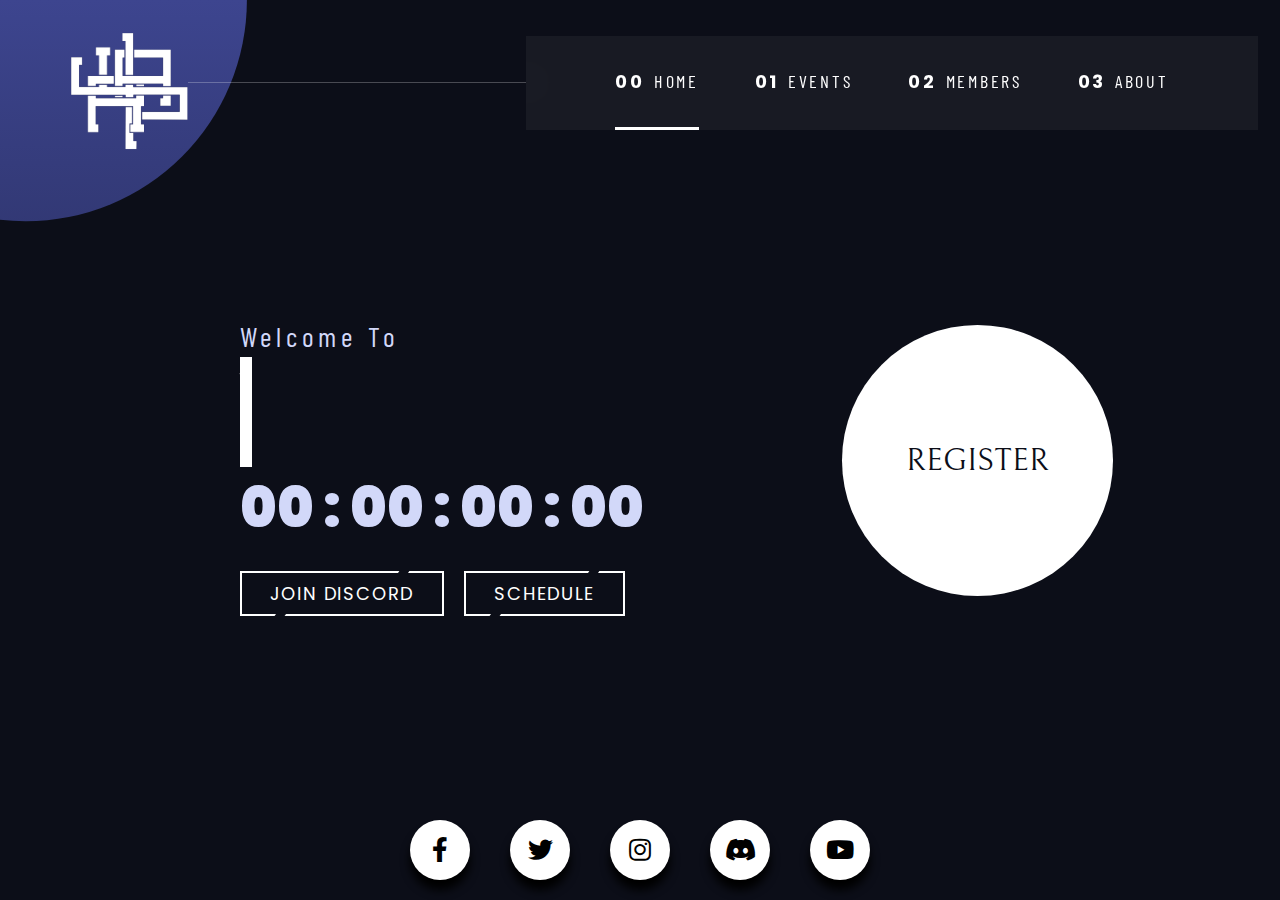
==== index.html @ 5c5947f6 "Update index.html" ====
<!DOCTYPE html>
<html lang="en">
<head>
    <meta charset="UTF-8">
    <meta http-equiv="X-UA-Compatible" content="IE=edge">
    <meta name="viewport" content="width=device-width, initial-scale=1.0">
    <title>Warp - Home</title>
    <link rel="icon" href="assets/images/warpLogo.png" type="image/icon type">
    <link rel="stylesheet" href="https://cdnjs.cloudflare.com/ajax/libs/font-awesome/6.2.0/css/all.min.css" integrity="sha512-xh6O/CkQoPOWDdYTDqeRdPCVd1SpvCA9XXcUnZS2FmJNp1coAFzvtCN9BmamE+4aHK8yyUHUSCcJHgXloTyT2A==" crossorigin="anonymous" referrerpolicy="no-referrer" />
    <link rel="stylesheet" href="style/navi.css">
    <link rel="stylesheet" href="style/type.css">
    <link rel="stylesheet" href="style/btn.css">
    <link rel="stylesheet" href="style/icons.css">
    <link rel="stylesheet" href="style/particle.css">
    <link href="https://fonts.googleapis.com/css2?family=Poppins&display=swap" rel="stylesheet">    
    <script src="script/navi.js" defer></script>
    <!-- Google fonts -->
    <link rel="preconnect" href="https://fonts.googleapis.com">
    <link rel="preconnect" href="https://fonts.gstatic.com" crossorigin>
    <link href="https://fonts.googleapis.com/css2?family=Barlow+Condensed:wght@400;700&family=Bellefair&family=Barlow:wght@400;700&display=swap"
    rel="stylesheet">
    <link rel="stylesheet" href="https://cdnjs.cloudflare.com/ajax/libs/font-awesome/5.15.3/css/all.min.css"/>
</head>
<body>

    <header class="primary-header flex">
        <div>
          <img src="assets/images/warpLogo.png" alt="Warp" class="logo">
        </div>
        <button class="mobile-nav-toggle" aria-controls="primary-navigation"><span class="sr-only" aria-expanded="false">Menu</span></button>
        <nav>
            <ul id="primary-navigation" data-visible="false" class="primary-navigation underline-indicators flex">
                <li class="active"><a class="ff-sans-cond uppercase text-white letter-spacing-2" href="index.html"><span aria-hidden="true">00</span>Home</a>
                <li><a class="ff-sans-cond uppercase text-white letter-spacing-2" href="cards.html"><span aria-hidden="true">01</span>Events</a>
                <li><a class="ff-sans-cond uppercase text-white letter-spacing-2" href="members.html"><span aria-hidden="true">02</span>Members</a>
                <li><a class="ff-sans-cond uppercase text-white letter-spacing-2" href="about.html"><span aria-hidden="true">03</span>About</a>
            </ul>
        </nav>
      </header>
      
      <main id="main" class="grid-container grid-container--home">
        <div>
          <h1 class="text-accent fs-500 ff-sans-cond letter-spacing-1">Welcome To
          <span class="d-block fs-800 ff-serif text-white tw">WarP'22</span></h1>
          <div class="countdown">00 : 00 : 00 : 00</div>
          <a href="https://discord.gg/NKWp2JXhzc" class="gBtn"><span>Join Discord</span><i></i></a>
          <a href="#" class="gBtn" style="margin-left:15px;"><span>Schedule</span><i></i></a>
          <!-- <p>WaRp a.k.a We Are Radical Professionals has been one of the foremost tech clubs of Delhi NCR started in 1992. On the occasions of its 30th Anniversary, we present to you the 30th Annual Warp Inter.</p> -->
        </div>
        <div>
          <a href="destination.html" class="large-button uppercase ff-serif text-dark bg-white">Register</a>
        </div>
      </main>

   <footer class="wrapper" >
        <div class="icon facebook">
           <div class="tooltip">
              Facebook
           </div>
           <a href="https://www.facebook.com/warpdpsmr"><span><i class="fab fa-facebook-f" style="color: black;" href=""></i></span></a>
        </div>
        <div class="icon twitter">
           <div class="tooltip">
              Twitter
           </div>
           <a href="https://twitter.com/WarP_dpsmr"><span><i class="fab fa-twitter" style="color: black;"></i></span></a>
        </div>
        <div class="icon instagram">
           <div class="tooltip">
              Instagram
           </div>
           <a href="https://www.instagram.com/warp_dpsmrd/"><span><i class="fab fa-instagram" style="color: black;"></i></span></a>
        </div>
        <div class="icon github">
           <div class="tooltip">
              Discord
           </div>
           <a href="https://discord.gg/NKWp2JXhzc"><span><i class="fab fa-discord" style="color: black;"></i></span></a>
        </div>
        <div class="icon youtube">
           <div class="tooltip">
              YouTube
           </div>
           <a href="https://www.youtube.com/channel/UCzyuFgg84AkrKqNjkQ_H59g"><span><i class="fab fa-youtube" style="color: black;"></i></span></a>
        </div>
      </footer>
      <script src="script/ctdn.js"></script>
      
</body>
</html>
---- style/navi.css ----
* {
    margin: 0;
    padding: 0;
    box-sizing: border-box;
    font-family: 'Poppins', sans-serif;
}


.grid-container::after {
    content: '';
    position: absolute;
    top: 0;
    left: 0;
    width: 100%;
    height: 100%;
    /*circle start */
    background: linear-gradient(rgb(61, 69, 143), rgb(17, 19, 38));
    clip-path: circle(20% at 2% 0);
    z-index: -100;
    /*circle end */

}



.st {
    font-family: "Source Code Pro", monospace;
}

/* ------------------- */
/* Custom properties   */
/* ------------------- */

:root {
    /* colors */
    --clr-dark: 230 35% 7%;
    --clr-light: 231 77% 90%;
    --clr-white: 0 0% 100%;

    /* font-sizes */
    --fs-900: clamp(5rem, 8vw + 1rem, 9.375rem);
    --fs-800: 3.5rem;
    --fs-700: 1.5rem;
    --fs-600: 1rem;
    --fs-500: 1rem;
    --fs-400: 0.9375rem;
    --fs-300: 1rem;
    --fs-200: 0.875rem;

    /* font-families */
    --ff-serif: "Bellefair", serif;
    --ff-sans-cond: "Barlow Condensed", sans-serif;
    --ff-sans-normal: "Barlow", sans-serif;
}

@media (min-width: 35em) {
    :root {
        --fs-800: 5rem;
        --fs-700: 2.5rem;
        --fs-600: 1.5rem;
        --fs-500: 1.25rem;
        --fs-400: 1rem;
    }
}

@media (min-width: 45em) {
    :root {
        /* font-sizes */
        --fs-800: 6.25rem;
        --fs-700: 3.5rem;
        --fs-600: 2rem;
        --fs-500: 1.75rem;
        --fs-400: 1.125rem;
    }
}


/* ------------------- */
/* Reset               */
/* ------------------- */

/* https://piccalil.li/blog/a-modern-css-reset/ */

/* Box sizing */
*,
*::before,
*::after {
    box-sizing: border-box;
}

/* Reset margins */
body,
h1,
h2,
h3,
h4,
h5,
p,
figure,
picture {
    margin: 0;
}

h1,
h2,
h3,
h4,
h5,
h6,
p {
    font-weight: 400;
}

/* set up the body */
body {
    font-family: var(--ff-sans-normal);
    font-size: var(--fs-400);
    color: hsl(var(--clr-white));
    background-color: hsl(var(--clr-dark));
    line-height: 1.5;
    min-height: 100vh;
    display: grid;
    grid-template-rows: min-content 1fr;
    overflow-x: hidden;
}

/* make images easier to work with */
img,
picutre {
    max-width: 100%;
    display: block;
}

/* make form elements easier to work with */
input,
button,
textarea,
select {
    font: inherit;
}

/* remove animations for people who've turned them off */
@media (prefers-reduced-motion: reduce) {

    *,
    *::before,
    *::after {
        animation-duration: 0.01ms !important;
        animation-iteration-count: 1 !important;
        transition-duration: 0.01ms !important;
        scroll-behavior: auto !important;
    }
}


/* ------------------- */
/* Utility classes     */
/* ------------------- */

/* general */

.flex {
    display: flex;
    gap: var(--gap, 1rem);
}

.grid {
    display: grid;
    gap: var(--gap, 1rem);
}

.d-block {
    display: block;
}

.flow>*:where(:not(:first-child)) {
    margin-top: var(--flow-space, 1rem);
}

.flow--space-small {
    --flow-space: .75rem;
}

.container {
    padding-inline: 2em;
    margin-inline: auto;
    max-width: 80rem;
}

.sr-only {
    position: absolute;
    width: 1px;
    height: 1px;
    padding: 0;
    margin: -1px;
    overflow: hidden;
    clip: rect(0, 0, 0, 0);
    white-space: nowrap;
    /* added line */
    border: 0;
}

.skip-to-content {
    position: absolute;
    z-index: 9999;
    background: hsl(var(--clr-white));
    color: hsl(var(--clr-dark));
    padding: .5em 1em;
    margin-inline: auto;
    transform: translateY(-100%);
    transition: transform 250ms ease-in;
}

.skip-to-content:focus {
    transform: translateY(0);
}

/* colors */

.bg-dark {
    background-color: hsl(var(--clr-dark));
}

.bg-accent {
    background-color: hsl(var(--clr-light));
}

.bg-white {
    background-color: hsl(var(--clr-white));
}

.text-dark {
    color: hsl(var(--clr-dark));
}

.text-accent {
    color: hsl(var(--clr-light));
}

.text-white {
    color: hsl(var(--clr-white));
}

/* typography */

.ff-serif {
    font-family: var(--ff-serif);
}

.ff-sans-cond {
    font-family: var(--ff-sans-cond);
}

.ff-sans-normal {
    font-family: var(--ff-sans-normal);
}

.letter-spacing-1 {
    letter-spacing: 4.75px;
}

.letter-spacing-2 {
    letter-spacing: 2.7px;
}

.letter-spacing-3 {
    letter-spacing: 2.35px;
}

.uppercase {
    text-transform: uppercase;
}

.fs-900 {
    font-size: var(--fs-900);
}

.fs-800 {
    font-size: var(--fs-800);
}

.fs-700 {
    font-size: var(--fs-700);
}

.fs-600 {
    font-size: var(--fs-600);
}

.fs-500 {
    font-size: var(--fs-500);
}

.fs-400 {
    font-size: var(--fs-400);
}

.fs-300 {
    font-size: var(--fs-300);
}

.fs-200 {
    font-size: var(--fs-200);
}

.fs-900,
.fs-800,
.fs-700,
.fs-600 {
    line-height: 1.1;
}

.numbered-title {
    font-family: var(--ff-sans-cond);
    font-size: var(--fs-500);
    text-transform: uppercase;
    letter-spacing: 4.72px;
}

.numbered-title span {
    margin-right: .5em;
    font-weight: 700;
    color: hsl(var(--clr-white) / .25);
}


/* ------------------- */
/* Compontents         */
/* ------------------- */

.large-button {
    font-size: 2rem;
    position: relative;
    z-index: 1;
    display: inline-grid;
    place-items: center;
    padding: 0 2em;
    border-radius: 50%;
    aspect-ratio: 1;
    text-decoration: none;
}

.large-button::after {
    content: '';
    position: absolute;
    z-index: -1;
    width: 100%;
    height: 100%;
    background: hsl(var(--clr-white) / .1);
    border-radius: 50%;
    opacity: 0;
    transition: opacity 500ms linear, transform 750ms ease-in-out;
}

.large-button:hover::after,
.large-button:focus::after {
    opacity: 1;
    transform: scale(1.5);
}

/* primary-header */

.logo {
    margin-left: 2rem;
    margin-top: 1rem;
    width: 30rem;
}

.primary-header {
    justify-content: space-between;
    align-items: center;
}

.primary-navigation {
    --gap: clamp(1.5rem, 5vw, 3.5rem);
    --underline-gap: 2rem;
    list-style: none;
    padding: 0;
    margin: 0;
    background: hsl(var(--clr-white) / 0.05);
    backdrop-filter: blur(1.5rem);
}

.primary-navigation a {
    text-decoration: none;
}

.primary-navigation a>span {
    font-weight: 700;
    margin-right: .5em;
}

.mobile-nav-toggle {
    display: none;
    cursor: pointer;
}

@media (max-width: 35rem) {
    .primary-navigation {
        --underline-gap: .5rem;
        position: fixed;
        z-index: 1000;
        inset: 0 0 0 30%;
        list-style: none;
        padding: min(20rem, 15vh) 2rem;
        margin: 0;
        flex-direction: column;
        transform: translateX(100%);
        transition: transform 500ms ease-in-out;
    }

    .logo {
        width: 5rem;
    }

    .tw {
        margin-left: 6rem;
    }

    .primary-navigation[data-visible="true"] {
        transform: translateX(0);
    }

    .primary-navigation.underline-indicators>.active {
        border: 0;
    }

    .mobile-nav-toggle {
        display: block;
        position: absolute;
        z-index: 2000;
        right: 1rem;
        top: 2rem;
        background: transparent;
        background-image: url(/assets/icon-hamburger.svg);
        background-repeat: no-repeat;
        background-position: center;
        width: 1.5rem;
        aspect-ratio: 1;
        border: 0;
    }

    .mobile-nav-toggle[aria-expanded="true"] {
        background-image: url(/assets/icon-close.svg);
    }

    .mobile-nav-toggle:focus-visible {
        outline: 5px solid white;
        outline-offset: 5px;
    }

}

@media (min-width: 35em) {
    .primary-navigation {
        padding-inline: clamp(3rem, 7vw, 7rem);
    }
}

@media (min-width: 35em) and (max-width: 44.999em) {
    .primary-navigation a>span {
        display: none;
    }
}

@media (min-width: 45em) {

    .primary-header::after {
        content: '';
        display: block;
        position: relative;
        height: 1px;
        width: 100%;
        margin-right: -2.5rem;
        background: hsl(var(--clr-white) / .25);
        order: 1;
    }


    nav {
        order: 2;
    }

    .primary-navigation {
        margin-block: 2rem;
    }


}


.underline-indicators>* {
    cursor: pointer;
    padding: var(--underline-gap, .5rem) 0;
    border: 0;
    border-bottom: .2rem solid hsl(var(--clr-white) / 0);
    background-color: transparent;
}

.underline-indicators>*:hover,
.underline-indicators>*:focus {
    border-color: hsl(var(--clr-white) / .5);
}

.underline-indicators>.active,
.underline-indicators>[aria-selected="true"] {
    color: hsl(var(--clr-white) / 1);
    border-color: hsl(var(--clr-white) / 1);
}

.tab-list {
    --gap: 2rem;
}

.dot-indicators>* {
    cursor: pointer;
    border: 0;
    border-radius: 50%;
    padding: .5em;
    background-color: hsl(var(--clr-white) / .25);
}

.dot-indicators>*:hover,
.dot-indicators>*:focus {
    background-color: hsl(var(--clr-white) / .5);
}

.dot-indicators>[aria-selected="true"] {
    background-color: hsl(var(--clr-white) / 1);
}








/* ----------------------------- */
/* Layout                        */
/* ----------------------------- */


.grid-container {
    text-align: center;
    display: grid;
    place-items: center;
    padding-inline: 1rem;
    padding-bottom: 4rem;
}

.grid-container p:not([class]) {
    max-width: 50ch;
}

.numbered-title {
    grid-area: title;
}

/* destination layout */

.grid-container--destination {
    --flow-space: 2rem;
    grid-template-areas:
        'title'
        'image'
        'tabs'
        'content';
}




/* crew layout */




@media (min-width: 45em) {
    .grid-container {
        text-align: left;
        column-gap: var(--container-gap, 2rem);
        grid-template-columns: minmax(1rem, 1fr) repeat(2, minmax(0, 30rem)) minmax(1rem, 1fr);
    }

    .grid-container--home {
        padding-left: max(20vh);

    }

    .grid-container--home>*:first-child {
        grid-column: 2;
    }

    .grid-container--home>*:last-child {
        grid-column: 3;
    }

    .grid-container--destination {
        justify-items: start;
        align-content: start;
        grid-template-areas:
            '. title title .'
            '. image tabs .'
            '. image content .';
    }

}

.countdown {
    color: hsl(231 77% 90%);
    font-size: 55px;
    font-weight: 900;
    margin-bottom: 30px;
}
---- style/type.css ----
:root {
    --bg-color: hsl(230 35% 7%);
    --typewriterSpeed: 6s;
    --typewriterCharacters: 24;
}


.tw {
    position: relative;
    font-family: "Source Code Pro", monospace;
    width: max-content;
}

.tw::before,
.tw::after {
    content: "";
    position: absolute;
    top: 0;
    right: 0;
    bottom: 0;
    left: 0;
}

.tw::before {
    background: var(--bg-color);
    animation: typewriter var(--typewriterSpeed) steps(var(--typewriterCharacters)) 1s forwards;
}

.tw::after {
    width: 0.125em;
    background: white;
    animation: typewriter var(--typewriterSpeed) steps(var(--typewriterCharacters)) 1s forwards,
        blink 750ms steps(var(--typewriterCharacters)) infinite;
}


@keyframes typewriter {
    to {
        left: 100%;
    }
}

@keyframes blink {
    to {
        background: transparent;
    }
}

.subtitle {
    opacity: 0;
    transform: translateY(3rem);
    animation: fadeInUp 2s ease calc(var(--typewriterSpeed) + 2s) forwards;
}

@keyframes fadeInUp {
    to {
        opacity: 1;
        transform: translateY(0);
    }
}
---- style/btn.css ----
.gBtn {
    position: relative;
    background: #fff;
    color: #fff;
    text-decoration: none;
    text-transform: uppercase;
    font-size: 1em;
    letter-spacing: 0.1em;
    font-weight: 400;
    padding: 10px 30px;
    transition: 0.5s;
}

.gBtn:hover {
    background: rgb(61, 69, 143);
    color: rgb(61, 69, 143);
    letter-spacing: 0.25em;
    box-shadow: 0 0 35px rgb(61, 69, 143);
}

.gBtn:before {
    position: absolute;
    content: '';
    inset: 2px;
    background: hsl(230 35% 7%)
}

.gBtn span {
    position: relative;
    z-index: 1;
}

.gBtn i {
    position: absolute;
    inset: 0;
    display: block;
}

.gBtn i::before {
    content: '';
    position: absolute;
    top: 0;
    left: 80%;
    width: 10px;
    height: 4px;
    background: hsl(230 35% 7%);
    transform: translateX(-50%) skewX(325deg);
    transition: 0.5s;
}

.gBtn:hover i::before {
    width: 20px;
    left: 20%;
}

.gBtn i::after {
    content: '';
    position: absolute;
    bottom: 0;
    left: 20%;
    width: 10px;
    height: 4px;
    background: hsl(230 35% 7%);
    transform: translateX(-50%) skewX(325deg);
    transition: 0.5s;
}

.gBtn:hover i::after {
    width: 20px;
    left: 80%;
}
---- style/icons.css ----
body {
    place-items: center;
    /*background: linear-gradient(315deg, #ffffff 0%, #d7e1ec 74%);*/
}

.wrapper {
    display: inline-flex;
    margin-bottom: 20px;
}

.wrapper .icon {
    margin: 0 20px;
    text-align: center;
    cursor: pointer;
    display: flex;
    align-items: center;
    justify-content: center;
    flex-direction: column;
    position: relative;
    z-index: 2;
    transition: 0.4s cubic-bezier(0.68, -0.55, 0.265, 1.55);
}

.wrapper .icon span {
    display: block;
    height: 60px;
    width: 60px;
    background: #fff;
    border-radius: 50%;
    position: relative;
    z-index: 2;
    box-shadow: 0px 10px 10px rgba(1, 1, 1, 10.5);
    transition: 0.4s cubic-bezier(0.68, -0.55, 0.265, 1.55);
}

.wrapper .icon span i {
    line-height: 60px;
    font-size: 25px;
}

.wrapper .icon .tooltip {
    position: absolute;
    top: 0;
    z-index: 1;
    background: #fff;
    color: #fff;
    padding: 10px 18px;
    font-size: 20px;
    font-weight: 500;
    border-radius: 25px;
    opacity: 0;
    pointer-events: none;
    box-shadow: 0px 10px 10px rgba(0, 0, 0, 0.1);
    transition: 0.4s cubic-bezier(0.68, -0.55, 0.265, 1.55);
}

.wrapper .icon:hover .tooltip {
    top: -70px;
    opacity: 1;
    pointer-events: auto;
}

.icon .tooltip:before {
    position: absolute;
    content: "";
    height: 15px;
    width: 15px;
    background: #fff;
    left: 50%;
    bottom: -6px;
    transform: translateX(-50%) rotate(45deg);
    transition: 0.4s cubic-bezier(0.68, -0.55, 0.265, 1.55);
}

.wrapper .icon:hover span {
    color: #fff;
}

.wrapper .icon:hover span,
.wrapper .icon:hover .tooltip {
    text-shadow: 0px -1px 0px rgba(0, 0, 0, 0.4);
}

.wrapper .facebook:hover span,
.wrapper .facebook:hover .tooltip,
.wrapper .facebook:hover .tooltip:before {
    background: #3B5999;
}

.wrapper .twitter:hover span,
.wrapper .twitter:hover .tooltip,
.wrapper .twitter:hover .tooltip:before {
    background: #46C1F6;
}

.wrapper .instagram:hover span,
.wrapper .instagram:hover .tooltip,
.wrapper .instagram:hover .tooltip:before {
    background: #e1306c;
}

.wrapper .github:hover span,
.wrapper .github:hover .tooltip,
.wrapper .github:hover .tooltip:before {
    background: #333;
}

.wrapper .youtube:hover span,
.wrapper .youtube:hover .tooltip,
.wrapper .youtube:hover .tooltip:before {
    background: #DE463B;
}
---- style/particle.css ----
body,html
{
    height: 100%
}
#particles-js canvas
{
    display: block;
    vertical-align: bottom;
    -webkit-transform: scale(1);
    -ms-transform: scale(1);
    transform: scale(1);
    opacity: 1;
    -webkit-transition: opacity .8s ease, -webkit-transform 1.4s ease;
    transition: opacity .8s ease, transform 1.4s ease
}
#particles-js
{
    position: fixed;
    z-index: -10;
    top: 0;
    left: 0;
    width: 100%;
    height: 100%;
    background-color: #b61924;
    background-image: url('');
    background-size: cover;
    background-position: 50% 50%;
    background-repeat: no-repeat;
    
}
canvas
{
    display:block;
    position: fixed;
    z-index: -1;
}
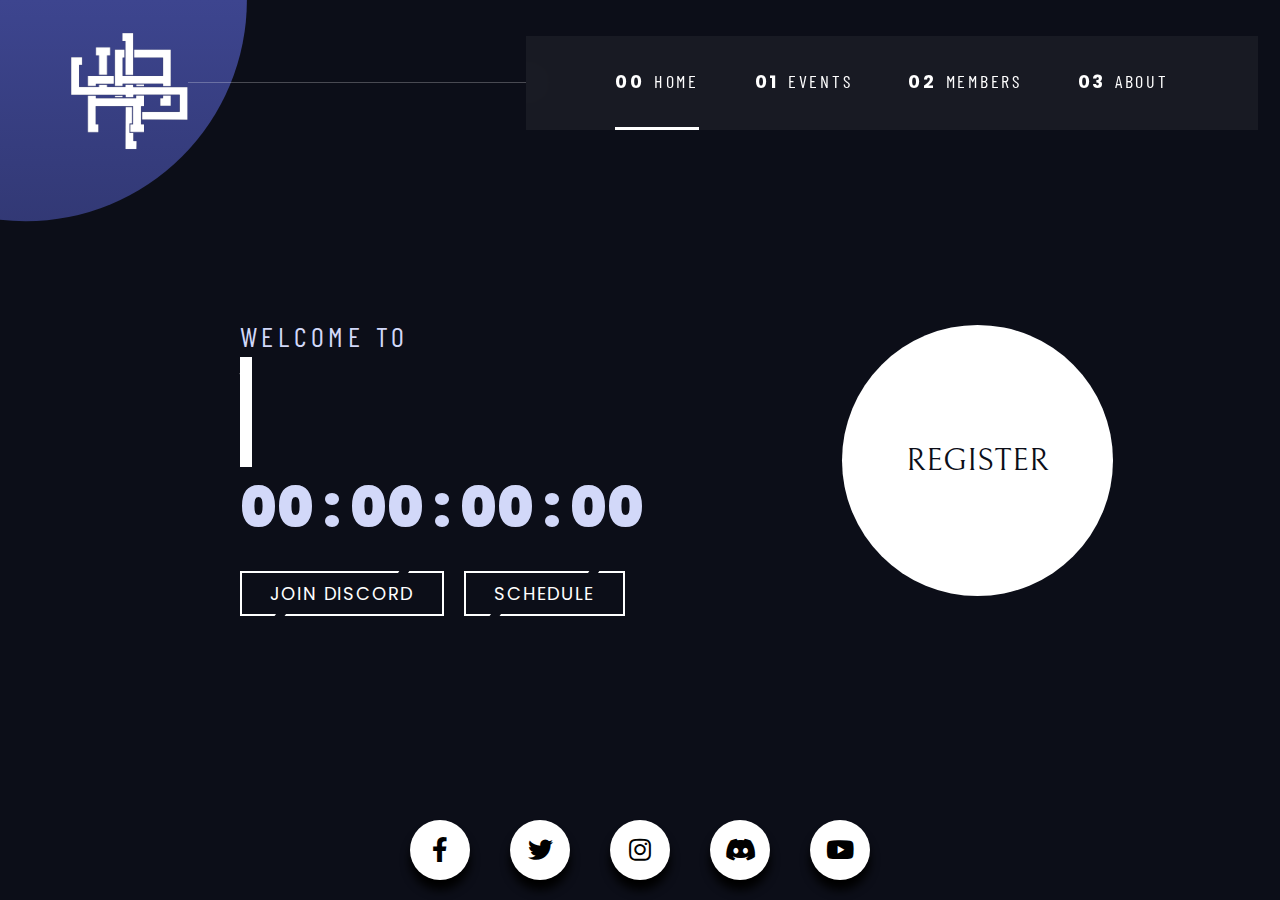
==== commit 137242ee: "Update index.html" ====
--- a/index.html
+++ b/index.html
@@ -4,8 +4,8 @@
     <meta charset="UTF-8">
     <meta http-equiv="X-UA-Compatible" content="IE=edge">
     <meta name="viewport" content="width=device-width, initial-scale=1.0">
-    <title>Warp - Home</title>
-    <link rel="icon" href="assets/images/warpLogo.png" type="image/icon type">
+    <title>WarP - Home</title>
+    <link rel="favicon" href="assets/images/favicon.ico" type="image/icon type">
     <link rel="stylesheet" href="https://cdnjs.cloudflare.com/ajax/libs/font-awesome/6.2.0/css/all.min.css" integrity="sha512-xh6O/CkQoPOWDdYTDqeRdPCVd1SpvCA9XXcUnZS2FmJNp1coAFzvtCN9BmamE+4aHK8yyUHUSCcJHgXloTyT2A==" crossorigin="anonymous" referrerpolicy="no-referrer" />
     <link rel="stylesheet" href="style/navi.css">
     <link rel="stylesheet" href="style/type.css">
@@ -40,7 +40,7 @@
       
       <main id="main" class="grid-container grid-container--home">
         <div>
-          <h1 class="text-accent fs-500 ff-sans-cond letter-spacing-1">Welcome To
+          <h1 class="text-accent fs-500 ff-sans-cond letter-spacing-1">WELCOME TO
           <span class="d-block fs-800 ff-serif text-white tw">WarP'22</span></h1>
           <div class="countdown">00 : 00 : 00 : 00</div>
           <a href="https://discord.gg/NKWp2JXhzc" class="gBtn"><span>Join Discord</span><i></i></a>
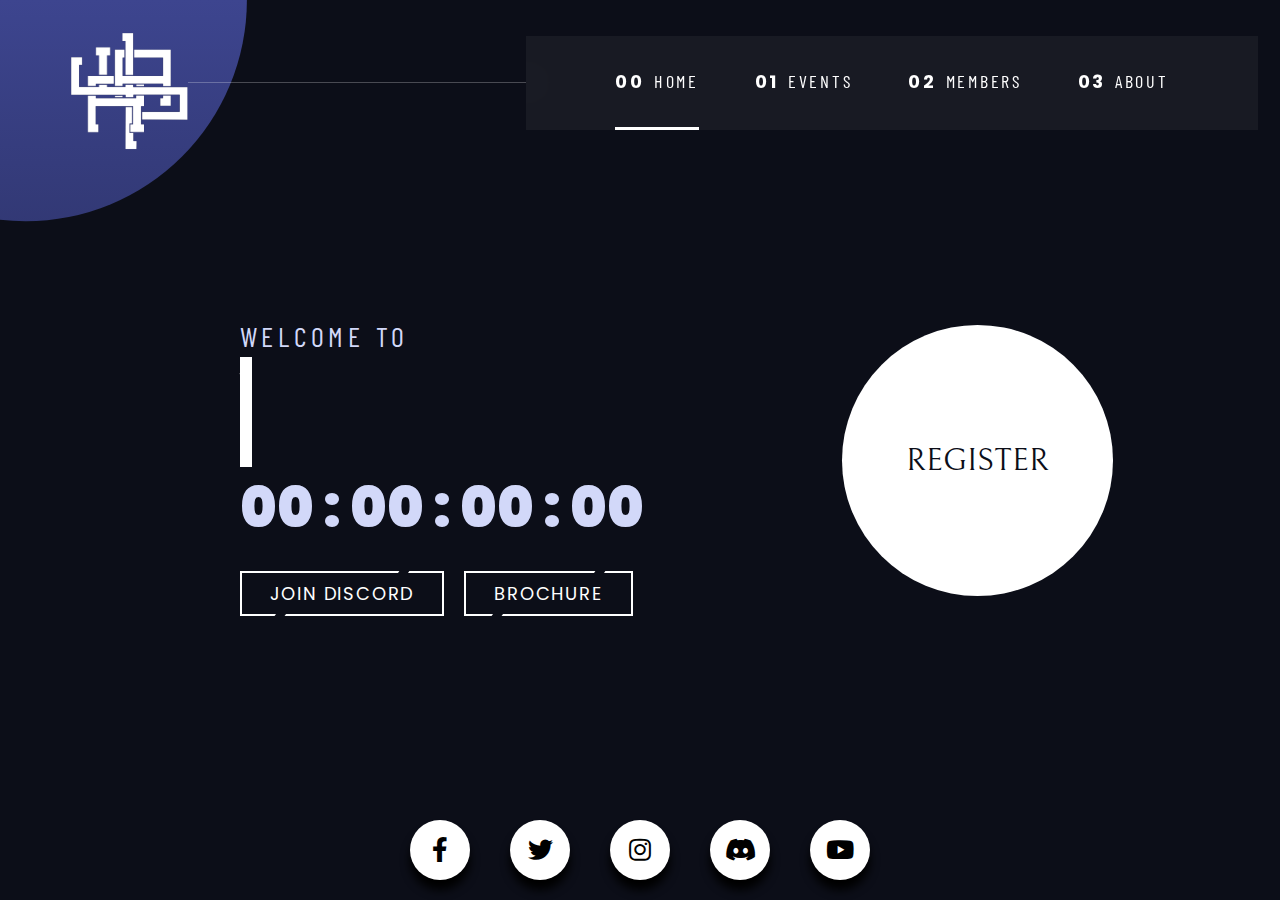
==== commit a88656ee: "Update index.html" ====
--- a/index.html
+++ b/index.html
@@ -5,7 +5,23 @@
     <meta http-equiv="X-UA-Compatible" content="IE=edge">
     <meta name="viewport" content="width=device-width, initial-scale=1.0">
     <title>WarP - Home</title>
-    <link rel="favicon" href="assets/images/favicon.ico" type="image/icon type">
+    <link rel="apple-touch-icon" sizes="57x57" href="assets/favicon folder.ico/apple-icon-57x57.png">
+    <link rel="apple-touch-icon" sizes="60x60" href="assets/favicon folder.ico/apple-icon-60x60.png">
+    <link rel="apple-touch-icon" sizes="72x72" href="assets/favicon folder.ico/apple-icon-72x72.png">
+    <link rel="apple-touch-icon" sizes="76x76" href="assets/favicon folder.ico/apple-icon-76x76.png">
+    <link rel="apple-touch-icon" sizes="114x114" href="assets/favicon folder.ico/apple-icon-114x114.png">
+    <link rel="apple-touch-icon" sizes="120x120" href="assets/favicon folder.ico/apple-icon-120x120.png">
+    <link rel="apple-touch-icon" sizes="144x144" href="assets/favicon folder.ico/apple-icon-144x144.png">
+    <link rel="apple-touch-icon" sizes="152x152" href="assets/favicon folder.ico/apple-icon-152x152.png">
+    <link rel="apple-touch-icon" sizes="180x180" href="assets/favicon folder.ico/apple-icon-180x180.png">
+    <link rel="icon" type="image/png" sizes="192x192"  href="assets/favicon folder.ico/android-icon-192x192.png">
+    <link rel="icon" type="image/png" sizes="32x32" href="assets/favicon folder.ico/favicon-32x32.png">
+    <link rel="icon" type="image/png" sizes="96x96" href="assets/favicon folder.ico/favicon-96x96.png">
+    <link rel="icon" type="image/png" sizes="16x16" href="assets/favicon folder.ico/favicon-16x16.png">
+    <link rel="manifest" href="assets/favicon folder.ico/manifest.json">
+    <meta name="msapplication-TileColor" content="#ffffff">
+    <meta name="msapplication-TileImage" content="assets/favicon folder.ico/ms-icon-144x144.png">
+    <meta name="theme-color" content="#ffffff">
     <link rel="stylesheet" href="https://cdnjs.cloudflare.com/ajax/libs/font-awesome/6.2.0/css/all.min.css" integrity="sha512-xh6O/CkQoPOWDdYTDqeRdPCVd1SpvCA9XXcUnZS2FmJNp1coAFzvtCN9BmamE+4aHK8yyUHUSCcJHgXloTyT2A==" crossorigin="anonymous" referrerpolicy="no-referrer" />
     <link rel="stylesheet" href="style/navi.css">
     <link rel="stylesheet" href="style/type.css">
@@ -44,11 +60,11 @@
           <span class="d-block fs-800 ff-serif text-white tw">WarP'22</span></h1>
           <div class="countdown">00 : 00 : 00 : 00</div>
           <a href="https://discord.gg/NKWp2JXhzc" class="gBtn"><span>Join Discord</span><i></i></a>
-          <a href="#" class="gBtn" style="margin-left:15px;"><span>Schedule</span><i></i></a>
+          <a href="https://drive.google.com/file/d/17-kcSvQ0pMLJSg177mMq5dbG5X2Yptar/view?usp=share_link" class="gBtn" style="margin-left:15px;"><span>Brochure</span><i></i></a>
           <!-- <p>WaRp a.k.a We Are Radical Professionals has been one of the foremost tech clubs of Delhi NCR started in 1992. On the occasions of its 30th Anniversary, we present to you the 30th Annual Warp Inter.</p> -->
         </div>
         <div>
-          <a href="destination.html" class="large-button uppercase ff-serif text-dark bg-white">Register</a>
+          <a href="https://forms.gle/G8ECVKEfXLw8a7pGA" class="large-button uppercase ff-serif text-dark bg-white">Register</a>
         </div>
       </main>
 
--- a/style/icons.css
+++ b/style/icons.css
@@ -6,6 +6,7 @@
 .wrapper {
     display: inline-flex;
     margin-bottom: 20px;
+    float: bottom;
 }
 
 .wrapper .icon {
@@ -102,11 +103,11 @@
 .wrapper .github:hover span,
 .wrapper .github:hover .tooltip,
 .wrapper .github:hover .tooltip:before {
-    background: #333;
+    background: #5865F2;
 }
 
 .wrapper .youtube:hover span,
 .wrapper .youtube:hover .tooltip,
 .wrapper .youtube:hover .tooltip:before {
     background: #DE463B;
-}+}
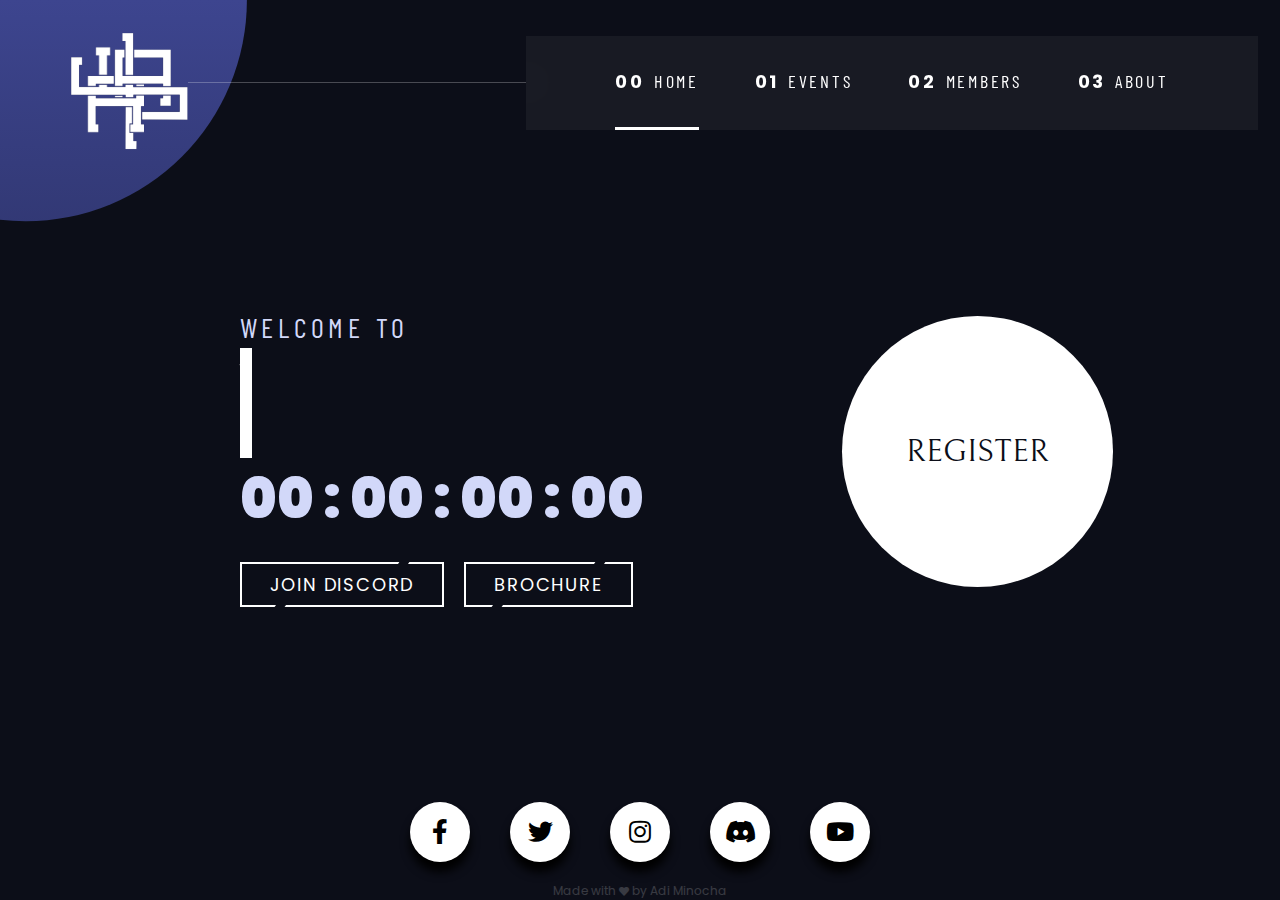
==== commit e227442c: "Update index.html" ====
--- a/index.html
+++ b/index.html
@@ -5,23 +5,7 @@
     <meta http-equiv="X-UA-Compatible" content="IE=edge">
     <meta name="viewport" content="width=device-width, initial-scale=1.0">
     <title>WarP - Home</title>
-    <link rel="apple-touch-icon" sizes="57x57" href="assets/favicon folder.ico/apple-icon-57x57.png">
-    <link rel="apple-touch-icon" sizes="60x60" href="assets/favicon folder.ico/apple-icon-60x60.png">
-    <link rel="apple-touch-icon" sizes="72x72" href="assets/favicon folder.ico/apple-icon-72x72.png">
-    <link rel="apple-touch-icon" sizes="76x76" href="assets/favicon folder.ico/apple-icon-76x76.png">
-    <link rel="apple-touch-icon" sizes="114x114" href="assets/favicon folder.ico/apple-icon-114x114.png">
-    <link rel="apple-touch-icon" sizes="120x120" href="assets/favicon folder.ico/apple-icon-120x120.png">
-    <link rel="apple-touch-icon" sizes="144x144" href="assets/favicon folder.ico/apple-icon-144x144.png">
-    <link rel="apple-touch-icon" sizes="152x152" href="assets/favicon folder.ico/apple-icon-152x152.png">
-    <link rel="apple-touch-icon" sizes="180x180" href="assets/favicon folder.ico/apple-icon-180x180.png">
-    <link rel="icon" type="image/png" sizes="192x192"  href="assets/favicon folder.ico/android-icon-192x192.png">
-    <link rel="icon" type="image/png" sizes="32x32" href="assets/favicon folder.ico/favicon-32x32.png">
-    <link rel="icon" type="image/png" sizes="96x96" href="assets/favicon folder.ico/favicon-96x96.png">
-    <link rel="icon" type="image/png" sizes="16x16" href="assets/favicon folder.ico/favicon-16x16.png">
-    <link rel="manifest" href="assets/favicon folder.ico/manifest.json">
-    <meta name="msapplication-TileColor" content="#ffffff">
-    <meta name="msapplication-TileImage" content="assets/favicon folder.ico/ms-icon-144x144.png">
-    <meta name="theme-color" content="#ffffff">
+    <link rel="icon" href="assets/images/warpLogo.png" type="image/icon type">
     <link rel="stylesheet" href="https://cdnjs.cloudflare.com/ajax/libs/font-awesome/6.2.0/css/all.min.css" integrity="sha512-xh6O/CkQoPOWDdYTDqeRdPCVd1SpvCA9XXcUnZS2FmJNp1coAFzvtCN9BmamE+4aHK8yyUHUSCcJHgXloTyT2A==" crossorigin="anonymous" referrerpolicy="no-referrer" />
     <link rel="stylesheet" href="style/navi.css">
     <link rel="stylesheet" href="style/type.css">
@@ -57,14 +41,14 @@
       <main id="main" class="grid-container grid-container--home">
         <div>
           <h1 class="text-accent fs-500 ff-sans-cond letter-spacing-1">WELCOME TO
-          <span class="d-block fs-800 ff-serif text-white tw">WarP'22</span></h1>
+          <span class="d-block fs-800 ff-serif text-white tw">WarP'23</span></h1>
           <div class="countdown">00 : 00 : 00 : 00</div>
-          <a href="https://discord.gg/NKWp2JXhzc" class="gBtn"><span>Join Discord</span><i></i></a>
-          <a href="https://drive.google.com/file/d/17-kcSvQ0pMLJSg177mMq5dbG5X2Yptar/view?usp=share_link" class="gBtn" style="margin-left:15px;"><span>Brochure</span><i></i></a>
+          <a href="https://discord.gg/hjWr5Tum7a" class="gBtn"><span>Join Discord</span><i></i></a>
+          <a href="https://tinyurl.com/warpinvite23" class="gBtn" style="margin-left:15px;"><span>Brochure</span><i></i></a>
           <!-- <p>WaRp a.k.a We Are Radical Professionals has been one of the foremost tech clubs of Delhi NCR started in 1992. On the occasions of its 30th Anniversary, we present to you the 30th Annual Warp Inter.</p> -->
         </div>
         <div>
-          <a href="https://forms.gle/G8ECVKEfXLw8a7pGA" class="large-button uppercase ff-serif text-dark bg-white">Register</a>
+          <a href="https://forms.gle/kpy2FuXzMakbLB6p9" class="large-button uppercase ff-serif text-dark bg-white">Register</a>
         </div>
       </main>
 
@@ -91,7 +75,7 @@
            <div class="tooltip">
               Discord
            </div>
-           <a href="https://discord.gg/NKWp2JXhzc"><span><i class="fab fa-discord" style="color: black;"></i></span></a>
+           <a href="https://discord.gg/hjWr5Tum7a"><span><i class="fab fa-discord" style="color: black;"></i></span></a>
         </div>
         <div class="icon youtube">
            <div class="tooltip">
@@ -100,6 +84,9 @@
            <a href="https://www.youtube.com/channel/UCzyuFgg84AkrKqNjkQ_H59g"><span><i class="fab fa-youtube" style="color: black;"></i></span></a>
         </div>
       </footer>
+ <span class="end">
+         Made with <i class="fa fa-heart pulse"></i> by Adi Minocha</a>
+     </span>
       <script src="script/ctdn.js"></script>
       
 </body>
--- a/style/navi.css
+++ b/style/navi.css
@@ -3,6 +3,25 @@
     padding: 0;
     box-sizing: border-box;
     font-family: 'Poppins', sans-serif;
+}
+
+.end {
+
+    color: #e9e9e9;
+    font-size: 12px;
+    opacity: 20%;
+
+}
+
+.end a {
+    color: #e9e9e9;
+    text-decoration: none
+}
+
+.end .fa {
+    font-size: 10px;
+    animation: pound .35s infinite alternate;
+    -webkit-animation: pound .35s infinite alternate;
 }
 
 
@@ -331,7 +350,7 @@
 .large-button {
     font-size: 2rem;
     position: relative;
-    z-index: 1;
+    z-index: -1;
     display: inline-grid;
     place-items: center;
     padding: 0 2em;
@@ -612,4 +631,4 @@
     font-size: 55px;
     font-weight: 900;
     margin-bottom: 30px;
-}+}
